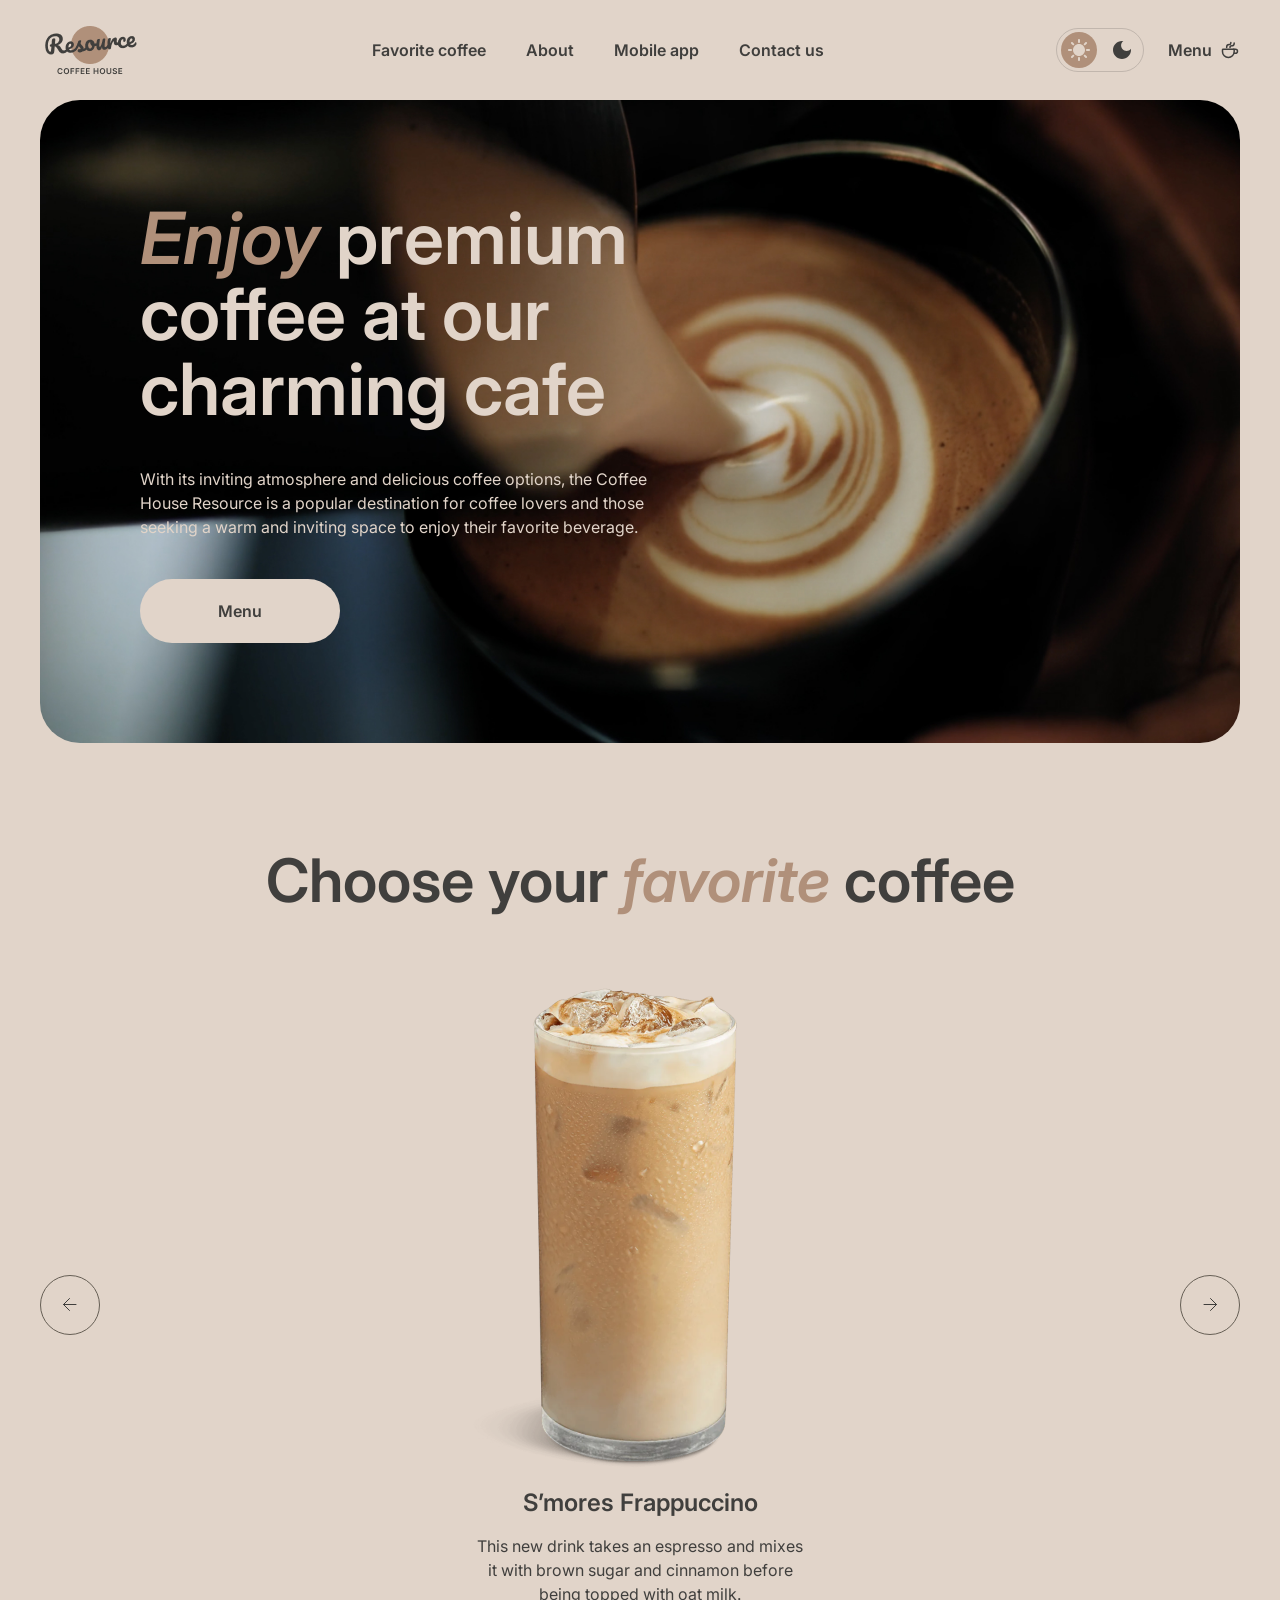
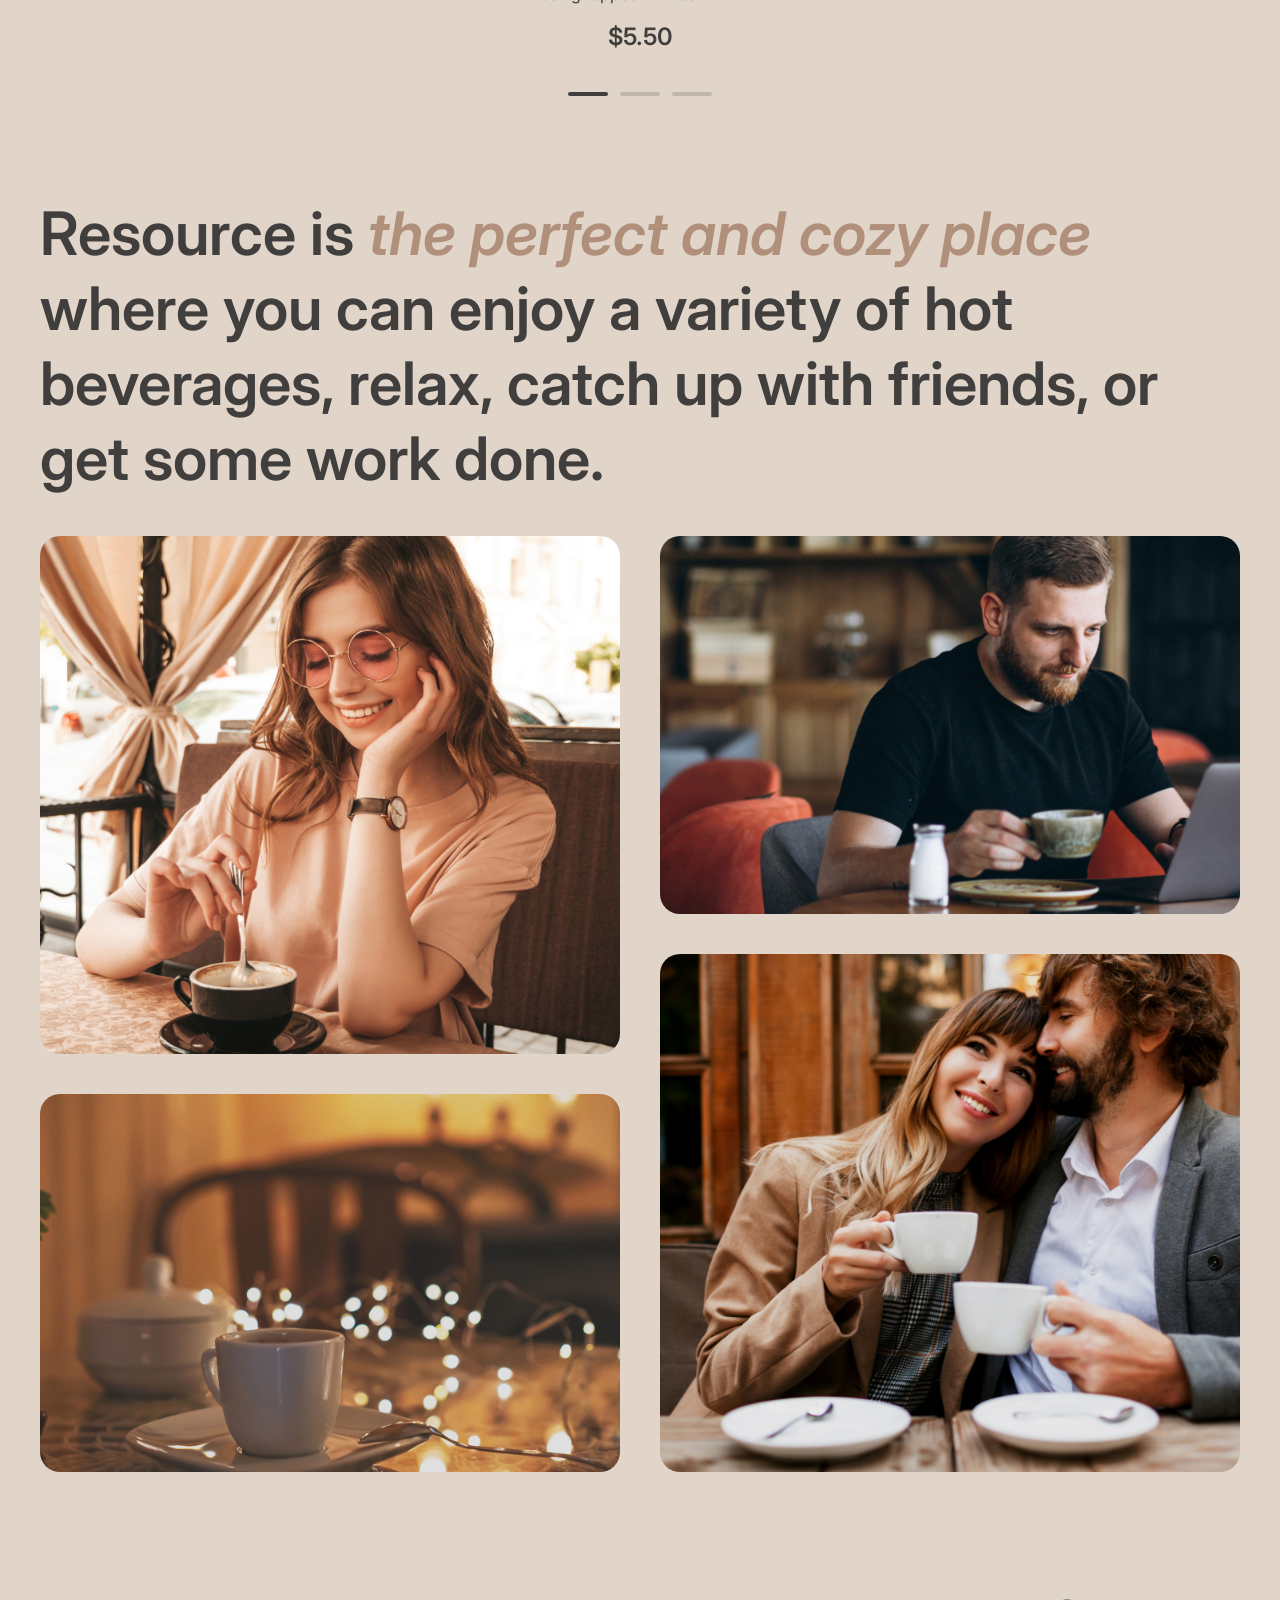
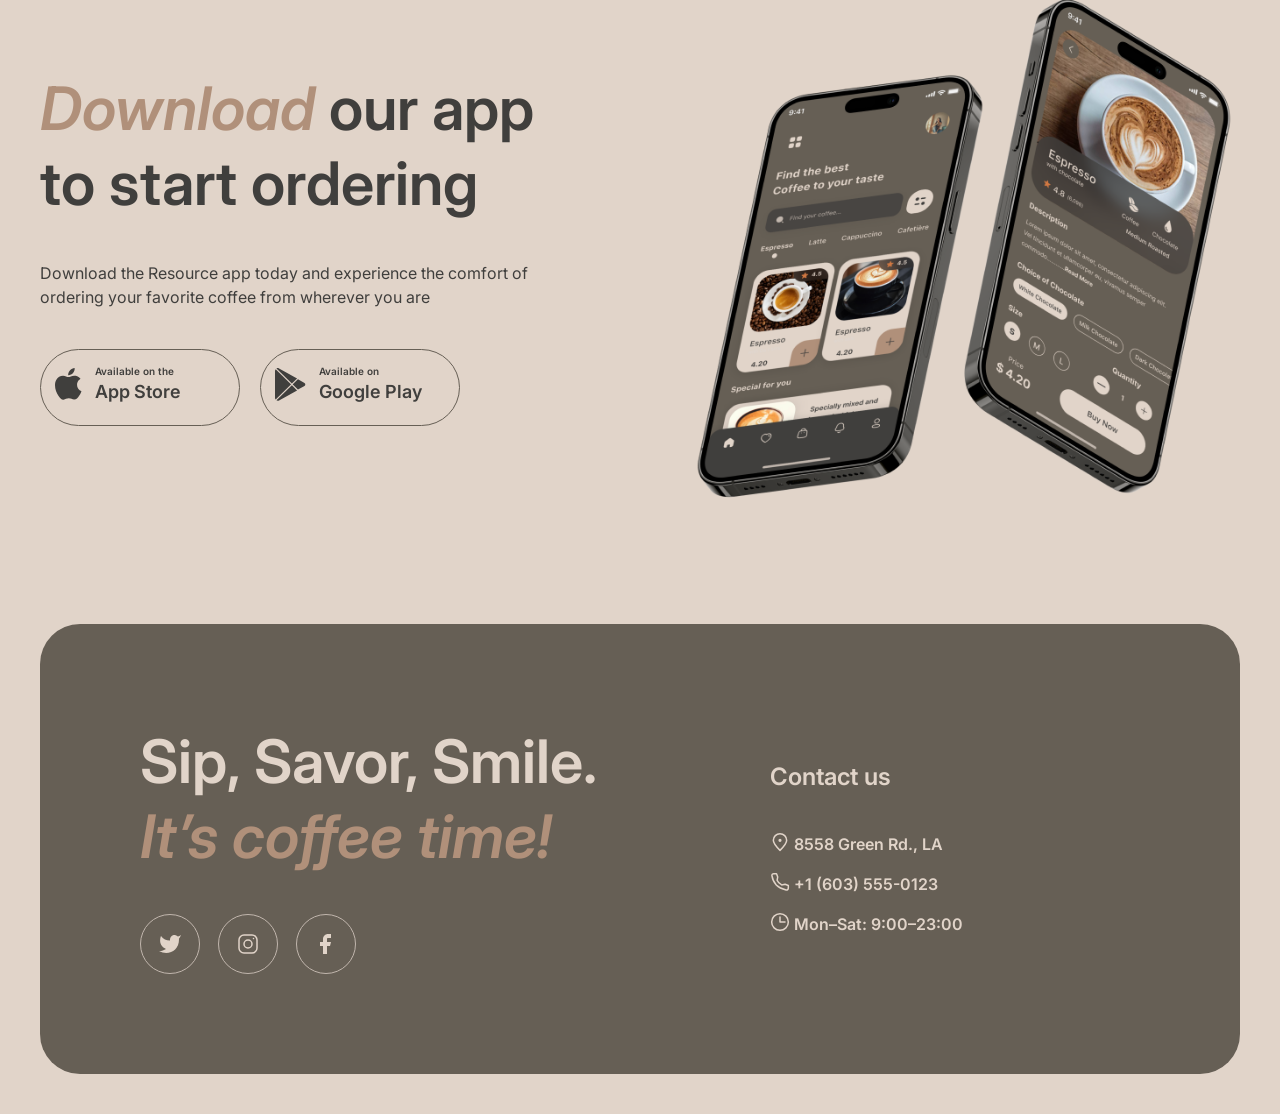
==== index.html @ 173d018f "feat: add burger menu" ====
<!doctype html>
<html lang="en">
  <head>
    <meta charset="UTF-8" />
    <meta name="viewport" content="width=device-width, initial-scale=1.0" />
    <title>Coffee House</title>
    <link rel="stylesheet" href="css/reset.css" />
    <link rel="stylesheet" href="css/style.css" />
  </head>
  <body>
    <div class="wrapper">
      <header class="header">
        <div class="header__container">
          <a href="#" class="header__logo">
            <img src="./img/logo.png" alt="logo" class="header__logo-img" />
          </a>
          <nav class="header__menu menu-header">
            <ul class="menu-header__list">
              <li class="menu-header__item">
                <a href="#" class="menu-header__link">Favorite coffee</a>
              </li>
              <li class="menu-header__item">
                <a href="#" class="menu-header__link">About</a>
              </li>
              <li class="menu-header__item">
                <a href="#" class="menu-header__link">Mobile app</a>
              </li>
              <li class="menu-header__item">
                <a href="#" class="menu-header__link">Contact us</a>
              </li>
            </ul>
          </nav>
          <div class="header__actions actions-header">
            <button class="actions-header__theme">
              <span class="actions-header__icon">
                <svg width="22" height="22" viewBox="0 0 22 22" fill="none" xmlns="http://www.w3.org/2000/svg">
                  <path
                    d="M10 3V1C10 0.45 10.45 0 11 0C11.55 0 12 0.45 12 1V3C12 3.55 11.55 4 11 4C10.45 4 10 3.55 10 3ZM17.36 6.05L18.77 4.63C19.16 4.24 19.16 3.61 18.77 3.22C18.38 2.83 17.75 2.83 17.36 3.22L15.95 4.64C15.56 5.03 15.56 5.66 15.95 6.05C16.34 6.44 16.97 6.44 17.36 6.05ZM21 10H19C18.45 10 18 10.45 18 11C18 11.55 18.45 12 19 12H21C21.55 12 22 11.55 22 11C22 10.45 21.55 10 21 10ZM11 18C10.45 18 10 18.45 10 19V21C10 21.55 10.45 22 11 22C11.55 22 12 21.55 12 21V19C12 18.45 11.55 18 11 18ZM4.64 6.05L3.22 4.64C2.83 4.25 2.83 3.61 3.22 3.23C3.61 2.85 4.25 2.84 4.63 3.23L6.04 4.64C6.43 5.03 6.43 5.67 6.04 6.05C5.65 6.43 5.02 6.44 4.64 6.05ZM15.95 15.95C15.56 16.34 15.56 16.98 15.95 17.36L17.36 18.77C17.75 19.16 18.39 19.16 18.77 18.77C19.16 18.38 19.16 17.74 18.77 17.36L17.36 15.95C16.98 15.56 16.34 15.56 15.95 15.95ZM1 12H3C3.55 12 4 11.55 4 11C4 10.45 3.55 10 3 10H1C0.45 10 0 10.45 0 11C0 11.55 0.45 12 1 12ZM4.64 18.78L6.05 17.37C6.44 16.98 6.44 16.34 6.05 15.96C5.66 15.58 5.02 15.57 4.64 15.96L3.23 17.37C2.84 17.76 2.84 18.4 3.23 18.78C3.61 19.17 4.25 19.17 4.64 18.78ZM11 5C7.69 5 5 7.69 5 11C5 14.31 7.69 17 11 17C14.31 17 17 14.31 17 11C17 7.69 14.31 5 11 5Z"
                    fill="currentColor"
                  />
                </svg>
              </span>
              <span class="actions-header__icon">
                <svg width="18" height="18" viewBox="0 0 18 18" fill="none" xmlns="http://www.w3.org/2000/svg">
                  <path
                    d="M9 0C4.03 0 0 4.03 0 9C0 13.97 4.03 18 9 18C13.97 18 18 13.97 18 9C18 8.54 17.96 8.08 17.9 7.64C16.92 9.01 15.32 9.9 13.5 9.9C10.52 9.9 8.1 7.48 8.1 4.5C8.1 2.69 8.99 1.08 10.36 0.0999999C9.92 0.0399999 9.46 0 9 0Z"
                    fill="currentColor"
                  />
                </svg>
              </span>
            </button>
            <a href="#" class="actions-header__menu"
              >Menu
              <svg width="20" height="20" viewBox="0 0 20 20" fill="none" xmlns="http://www.w3.org/2000/svg">
                <path
                  d="M14.167 9.76667V11.6667C14.167 14.8883 11.5553 17.5 8.33366 17.5C5.112 17.5 2.50033 14.8883 2.50033 11.6667V9.76667C2.50033 9.4353 2.76896 9.16667 3.10033 9.16667H13.567C13.8984 9.16667 14.167 9.4353 14.167 9.76667Z"
                  stroke="#403F3D"
                  stroke-width="1.5"
                  stroke-linecap="round"
                  stroke-linejoin="round"
                />
                <path
                  d="M10.0003 7.50008C10.0003 6.66675 10.5956 5.83341 11.786 5.83341C13.101 5.83341 14.167 4.76743 14.167 3.45246V2.91675"
                  stroke="#403F3D"
                  stroke-width="1.5"
                  stroke-linecap="round"
                  stroke-linejoin="round"
                />
                <path
                  d="M6.66634 7.5V7.08333C6.66634 5.70262 7.78563 4.58333 9.16634 4.58333C10.0868 4.58333 10.833 3.83714 10.833 2.91667V2.5"
                  stroke="#403F3D"
                  stroke-width="1.5"
                  stroke-linecap="round"
                  stroke-linejoin="round"
                />
                <path
                  d="M13.333 9.16675H15.4163C16.5669 9.16675 17.4997 10.0995 17.4997 11.2501C17.4997 12.4007 16.5669 13.3334 15.4163 13.3334H14.1663"
                  stroke="#403F3D"
                  stroke-width="1.5"
                  stroke-linecap="round"
                  stroke-linejoin="round"
                />
              </svg>
            </a>
            <button type="button" class="icon-menu"></button>
          </div>
        </div>
      </header>
      <main class="main">
        <section class="hero">
          <div class="hero__container">
            <div class="hero__body">
              <div class="hero__content">
                <h1 class="hero__title heading-1"><span class="accent">Enjoy</span> premium coffee at our charming cafe</h1>
                <p class="hero__text">
                  With its inviting atmosphere and delicious coffee options, the Coffee House Resource is a popular destination for coffee
                  lovers and those seeking a warm and inviting space to enjoy their favorite beverage.
                </p>
                <a href="#" class="hero__link"
                  >Menu
                  <span class="hero__link-icon">
                    <svg width="20" height="20" viewBox="0 0 20 20" fill="none" xmlns="http://www.w3.org/2000/svg">
                      <path
                        d="M14.167 9.76667V11.6667C14.167 14.8883 11.5553 17.5 8.33366 17.5C5.112 17.5 2.50033 14.8883 2.50033 11.6667V9.76667C2.50033 9.4353 2.76896 9.16667 3.10033 9.16667H13.567C13.8984 9.16667 14.167 9.4353 14.167 9.76667Z"
                        stroke="#403F3D"
                        stroke-width="1.5"
                        stroke-linecap="round"
                        stroke-linejoin="round"
                      />
                      <path
                        d="M10.0003 7.50008C10.0003 6.66675 10.5956 5.83341 11.786 5.83341C13.101 5.83341 14.167 4.76743 14.167 3.45246V2.91675"
                        stroke="#403F3D"
                        stroke-width="1.5"
                        stroke-linecap="round"
                        stroke-linejoin="round"
                      />
                      <path
                        d="M6.66634 7.5V7.08333C6.66634 5.70262 7.78563 4.58333 9.16634 4.58333C10.0868 4.58333 10.833 3.83714 10.833 2.91667V2.5"
                        stroke="#403F3D"
                        stroke-width="1.5"
                        stroke-linecap="round"
                        stroke-linejoin="round"
                      />
                      <path
                        d="M13.333 9.16675H15.4163C16.5669 9.16675 17.4997 10.0995 17.4997 11.2501C17.4997 12.4007 16.5669 13.3334 15.4163 13.3334H14.1663"
                        stroke="#403F3D"
                        stroke-width="1.5"
                        stroke-linecap="round"
                        stroke-linejoin="round"
                      /></svg></span
                ></a>
              </div>
            </div>
          </div>
        </section>
        <section class="favorite">
          <div class="favorite__container">
            <h2 class="favorite__title heading-2">Choose your <span class="accent">favorite</span> coffee</h2>
            <div class="favorite__slider slider">
              <button type="button" class="slider__btn slider__btn-prev" aria-label="Previous slide">
                <svg width="14" height="13" viewBox="0 0 14 13" fill="none" xmlns="http://www.w3.org/2000/svg">
                  <path d="M13 6.5H0.5M6.5 12.5L0.5 6.5L6.5 0.5" stroke="currentColor" stroke-linecap="round" stroke-linejoin="round" />
                </svg>
              </button>
              <div class="slider__window">
                <div class="slider__track">
                  <article class="slider__item">
                    <div class="slider__image">
                      <img src="img/coffee-slider-1.png" alt="coffee-1" />
                    </div>
                    <div class="slider__content">
                      <h3 class="slider__title heading-3">S’mores Frappuccino</h3>
                      <div class="slider__text">
                        This new drink takes an espresso and mixes it with brown sugar and cinnamon before being topped with oat milk.
                      </div>
                      <div class="slider__price">$5.50</div>
                    </div>
                  </article>
                  <article class="slider__item">
                    <div class="slider__image">
                      <img src="img/coffee-slider-2.png" alt="coffee-2" />
                    </div>
                    <div class="slider__content">
                      <h3 class="slider__title heading-3">Caramel Macchiato</h3>
                      <div class="slider__text">
                        Fragrant and unique classic espresso with rich caramel-peanut syrup, with cream under whipped thick foam.
                      </div>
                      <div class="slider__price">$5.00</div>
                    </div>
                  </article>
                  <article class="slider__item">
                    <div class="slider__image">
                      <img src="img/coffee-slider-3.png" alt="coffee-3" />
                    </div>
                    <div class="slider__content">
                      <h3 class="slider__title heading-3">Ice coffee</h3>
                      <div class="slider__text">A popular summer drink that tones and invigorates. Prepared from coffee, milk and ice.</div>
                      <div class="slider__price">$4.50</div>
                    </div>
                  </article>
                </div>
              </div>
              <button type="button" class="slider__btn slider__btn-next" aria-label="Next slide">
                <svg width="14" height="13" viewBox="0 0 14 13" fill="none" xmlns="http://www.w3.org/2000/svg">
                  <path d="M13 6.5H0.5M6.5 12.5L0.5 6.5L6.5 0.5" stroke="currentColor" stroke-linecap="round" stroke-linejoin="round" />
                </svg>
              </button>
            </div>
            <div class="slider__pagination">
              <button type="button" class="slider__dot slider__dot-active" aria-label="Slide 1"></button>
              <button type="button" class="slider__dot" aria-label="Slide 2"></button>
              <button type="button" class="slider__dot" aria-label="Slide 3"></button>
            </div>
          </div>
        </section>
        <section class="about">
          <div class="about__container">
            <h2 class="about__title heading-2">
              Resource is <span class="accent">the perfect and cozy place</span> where you can enjoy a variety of hot beverages, relax,
              catch up with friends, or get some work done.
            </h2>
            <div class="about__images">
              <div class="about__images-left">
                <img class="about__image" src="./img/about-1.jpg" alt="about image" />
                <img class="about__image" src="./img/about-2.jpg" alt="about image" />
              </div>
              <div class="about__images-right">
                <img class="about__image" src="./img/about-3.jpg" alt="about image" />
                <img class="about__image" src="./img/about-4.jpg" alt="about image" />
              </div>
            </div>
          </div>
        </section>
        <section class="download">
          <div class="download__container">
            <div class="download__content">
              <h2 class="download__title heading-2"><span class="accent">Download</span> our app to start ordering</h2>
              <div class="download__text">
                <p>Download the Resource app today and experience the comfort of ordering your favorite coffee from wherever you are</p>
              </div>
              <div class="download__actions actions-download">
                <a href="#" class="actions-download__app-store">
                  <svg width="27" height="32" viewBox="0 0 27 32" fill="currentColor" xmlns="http://www.w3.org/2000/svg">
                    <path
                      d="M22.0578 16.8306C22.021 12.8323 25.4156 10.8871 25.5708 10.7966C23.6483 8.06361 20.6684 7.69021 19.6213 7.66043C17.1185 7.40364 14.6909 9.12057 13.4159 9.12057C12.1156 9.12057 10.1523 7.68524 8.03638 7.72742C5.31352 7.76836 2.76624 9.30541 1.36919 11.6922C-1.51399 16.5589 0.636305 23.7107 3.39861 27.6446C4.7804 29.5711 6.39503 31.7223 8.50843 31.6466C10.576 31.5635 11.3483 30.3614 13.8435 30.3614C16.3157 30.3614 17.0409 31.6466 19.1963 31.5982C21.4153 31.5635 22.8124 29.6629 24.1458 27.719C25.7426 25.5108 26.3839 23.3361 26.4093 23.2245C26.3572 23.2071 22.0998 21.6229 22.0578 16.8306Z"
                    />
                    <path
                      d="M17.9863 5.07263C19.0983 3.71671 19.8592 1.872 19.648 0C18.0384 0.0694711 16.0256 1.08549 14.8664 2.41164C13.8409 3.58025 12.9248 5.49566 13.1615 7.29695C14.9695 7.42845 16.8259 6.40747 17.9863 5.07263Z"
                    />
                  </svg>
                  <div class="actions-download__app-content">
                    <div class="actions-download__subtitle">Available on the</div>
                    <div class="actions-download__title">App Store</div>
                  </div>
                </a>
                <a href="#" class="actions-download__google-play">
                  <svg width="31" height="33" viewBox="0 0 31 33" fill="currentColor" xmlns="http://www.w3.org/2000/svg">
                    <path
                      d="M0.572202 1.40292C0.209755 1.77285 0 2.34879 0 3.09466V29.6994C0 30.4452 0.209755 31.0212 0.572202 31.3911L0.661658 31.4723L15.9523 16.5699V16.2181L0.661658 1.31571L0.572202 1.40292Z"
                    />
                    <path
                      d="M22.894 21.5399L17.8027 16.57V16.2181L22.9001 11.2481L23.0143 11.3128L29.0509 14.6617C30.7737 15.6121 30.7737 17.176 29.0509 18.1324L23.0143 21.4753L22.894 21.5399V21.5399Z"
                    />
                    <path
                      d="M22.0897 22.4007L16.8781 17.3195L1.49805 32.3166C2.07025 32.903 3.00336 32.9737 4.06448 32.3872L22.0897 22.4007"
                    />
                    <path
                      d="M22.0897 10.3875L4.06448 0.400992C3.00336 -0.179462 2.07025 -0.108787 1.49805 0.477683L16.8781 15.4688L22.0897 10.3875Z"
                    />
                  </svg>
                  <div class="actions-download__app-content">
                    <div class="actions-download__subtitle">Available on</div>
                    <div class="actions-download__title">Google Play</div>
                  </div>
                </a>
              </div>
            </div>
            <div class="download__image">
              <img src="./img/mobile-screens.png" alt="mobile screen" />
            </div>
          </div>
        </section>
      </main>
      <footer class="footer">
        <div class="footer__container">
          <div class="footer__content">
            <h2 class="footer__title heading-2">Sip, Savor, Smile. <span class="accent">It’s coffee time!</span></h2>
            <div class="footer__social social-footer">
              <a href="#" class="social-footer__link"
                ><svg width="24" height="24" viewBox="0 0 24 24" fill="currentColor" xmlns="http://www.w3.org/2000/svg">
                  <path
                    d="M23 3.01006C23 3.01006 20.9821 4.20217 19.86 4.54006C19.2577 3.84757 18.4573 3.35675 17.567 3.13398C16.6767 2.91122 15.7395 2.96725 14.8821 3.29451C14.0247 3.62177 13.2884 4.20446 12.773 4.96377C12.2575 5.72309 11.9877 6.62239 12 7.54006V8.54006C10.2426 8.58562 8.50127 8.19587 6.93101 7.4055C5.36074 6.61513 4.01032 5.44869 3 4.01006C3 4.01006 -1 13.0101 8 17.0101C5.94053 18.408 3.48716 19.109 1 19.0101C10 24.0101 21 19.0101 21 7.51006C20.9991 7.23151 20.9723 6.95365 20.92 6.68006C21.9406 5.67355 23 3.01006 23 3.01006Z"
                    stroke-linecap="round"
                    stroke-linejoin="round"
                  />
                </svg>
              </a>
              <a href="#" class="social-footer__link"
                ><svg
                  width="24"
                  height="24"
                  viewBox="0 0 24 24"
                  fill="none"
                  stroke="currentColor"
                  stroke-width="1.5"
                  xmlns="http://www.w3.org/2000/svg"
                >
                  <path
                    d="M12 16C14.2091 16 16 14.2091 16 12C16 9.79086 14.2091 8 12 8C9.79086 8 8 9.79086 8 12C8 14.2091 9.79086 16 12 16Z"
                    stroke-linecap="round"
                    stroke-linejoin="round"
                  />
                  <path
                    d="M3 16V8C3 5.23858 5.23858 3 8 3H16C18.7614 3 21 5.23858 21 8V16C21 18.7614 18.7614 21 16 21H8C5.23858 21 3 18.7614 3 16Z"
                  />
                  <path d="M17.5 6.51L17.51 6.49889" stroke-linecap="round" stroke-linejoin="round" /></svg
              ></a>
              <a href="#" class="social-footer__link"
                ><svg width="24" height="24" viewBox="0 0 24 24" fill="currentColor" xmlns="http://www.w3.org/2000/svg">
                  <path
                    d="M17 2H14C12.6739 2 11.4021 2.52678 10.4645 3.46447C9.52678 4.40215 9 5.67392 9 7V10H6V14H9V22H13V14H16L17 10H13V7C13 6.73478 13.1054 6.48043 13.2929 6.29289C13.4804 6.10536 13.7348 6 14 6H17V2Z"
                    stroke-linecap="round"
                    stroke-linejoin="round"
                  />
                </svg>
              </a>
            </div>
          </div>
          <div class="footer__contacts contacts-footer">
            <h3 class="contacts-footer__title">Contact us</h3>
            <a href="#" class="contacts-footer__link contacts-footer__address">8558 Green Rd., LA</a>
            <a href="tel:16035550123" class="contacts-footer__link contacts-footer__phone">+1 (603) 555-0123</a>
            <a href="#" class="contacts-footer__link contacts-footer__worktime">Mon–Sat: 9:00–23:00</a>
          </div>
        </div>
      </footer>
    </div>
  </body>
</html>
---- css/style.css ----
@font-face {
  font-family: "Inter";
  src: url("../fonts/Inter-VariableFont_opsz,wght.ttf") format("truetype");
  font-weight: 100 900;
  font-style: normal;
  font-display: swap;
}
@font-face {
  font-family: "Inter";
  src: url("../fonts/Inter-Italic-VariableFont_opsz,wght.ttf") format("truetype");
  font-weight: 100 900;
  font-style: italic;
  font-display: swap;
}
@font-face {
  font-family: "Manrope";
  src: url("../fonts/Manrope-VariableFont_wght.ttf") format("truetype");
  font-weight: 100 900;
  font-style: normal;
  font-display: swap;
}
:root {
  --text-primary: #403f3d;
  --text-inverse: #e1d4c9;
  --text-accent: #b0907a;
  --background-page: #e1d4c9;
  --background-container: #665f55;
  --background-overlay: rgba(#403f3d, 0.8);
  --border-primary: #c1b6ad;
  --border-inverse: #665f55;
}
:root .dark-theme {
  --text-primary: #e1d4c9;
  --text-inverse: #e1d4c9;
  --text-accent: #b0907a;
  --background-page: #292826;
  --background-container: #403f3d;
  --background-overlay: rgba(#292826, 0.8);
  --border-primary: #665f55;
  --border-inverse: #c1b6ad;
}

.heading-1 {
  font-size: 4.5rem;
  font-weight: 600;
  line-height: 1.05;
  color: var(--text-inverse);
}
.heading-1 .accent {
  font-style: italic;
  color: var(--text-accent);
}
@media (width <= 992px) {
  .heading-1 {
    font-size: 3.25rem;
  }
}
@media (width <= 670px) {
  .heading-1 {
    font-size: 2.625rem;
    line-height: 1.15;
  }
}

.heading-2 {
  font-size: 3.75rem;
  font-weight: 600;
  line-height: 1.25;
}
.heading-2 .accent {
  font-style: italic;
  color: var(--text-accent);
}
@media (width <= 992px) {
  .heading-2 {
    font-size: 2.75rem;
  }
}
@media (width <= 670px) {
  .heading-2 {
    font-size: 2rem;
  }
}

.heading-3 {
  font-size: 1.5rem;
  font-weight: 600;
  line-height: 1.25;
}

.caption {
  font-size: 0.625rem;
  font-weight: 600;
  line-height: 1.4;
}

.text-action {
  font-weight: 600;
}

body {
  font-family: "Inter", sans-serif;
  line-height: 1.5;
  background-color: var(--background-page);
  color: var(--text-primary);
}

.wrapper {
  min-height: 100%;
  display: flex;
  flex-direction: column;
  overflow: hidden;
}

.main {
  flex: 1 1 auto;
}

[class*=__container] {
  max-width: 90rem;
  margin: 0 auto;
  padding: 0 2.5rem;
}
@media (width <= 670px) {
  [class*=__container] {
    padding: 0 1rem;
  }
}

.header__container {
  display: flex;
  align-items: center;
  justify-content: space-between;
  gap: 1.5rem;
  padding-top: 1.25rem;
  padding-bottom: 1.25rem;
}
.header__logo {
  flex: 0 0 100px;
  position: relative;
  z-index: 101;
}
.header__logo-img {
  max-width: 100%;
}
.header__menu {
  flex: 1 1 auto;
}
@media (width <= 768px) {
  .menu-header {
    padding: 100px 15px 25px 15px;
    position: fixed;
    z-index: 4;
    width: 100%;
    height: 100%;
    top: 0;
    left: 0;
    overflow: auto;
    display: flex;
    flex-direction: column;
    row-gap: 2.5rem;
    background-color: var(--background-page);
    transition: left 0.5s ease;
  }
}
.menu-header .menu-open {
  left: 0;
}
.menu-header__list {
  display: flex;
  flex-wrap: wrap;
  justify-content: center;
  align-items: center;
  column-gap: 2.5rem;
  row-gap: 0.3125rem;
  z-index: 101;
}
@media (width <= 768px) {
  .menu-header__list {
    flex: 1 1 auto;
    align-items: flex-end;
    flex-direction: column;
    row-gap: 0.125rem;
    row-gap: 1.25rem;
    font-size: 1.75rem;
  }
}
@media (width < 866px) {
  .menu-header__list {
    column-gap: 1.75rem;
  }
}
.menu-header__link {
  font-weight: 600;
  position: relative;
}
.menu-header__link::before {
  content: "";
  position: absolute;
  width: 0;
  height: 0.125rem;
  bottom: -4px;
  left: 0;
  background-color: var(--text-primary);
  transition: width 0.3s ease 0s;
}
@media (any-hover: hover) {
  .menu-header__link:hover::before {
    width: 100%;
  }
}

.actions-header {
  display: flex;
  align-items: center;
  gap: 1.5rem;
  position: relative;
  z-index: 101;
}
.actions-header__theme {
  border: 0.0625rem solid var(--border-primary);
  border-radius: 6.25rem;
  padding: 0.25rem;
  position: relative;
  display: flex;
  gap: 0.5rem;
  width: 5.5rem;
  height: 2.75rem;
  align-items: center;
  color: var(--text-primary);
  cursor: pointer;
  background-color: transparent;
}
.actions-header__theme::before {
  content: "";
  position: absolute;
  width: 2.25rem;
  height: 2.25rem;
  border-radius: 50%;
  background-color: var(--text-accent);
  top: 50%;
  left: 0.25rem;
  transform: translateY(-50%);
  transition: transform 0.3s ease;
}
.actions-header__icon {
  display: flex;
  align-items: center;
  justify-content: center;
  width: 2.25rem;
  height: 2.25rem;
  position: relative;
  z-index: 1;
}
.actions-header__icon:first-child {
  color: var(--text-inverse);
}
.actions-header__menu {
  display: flex;
  align-items: center;
  column-gap: 0.5rem;
  font-weight: 600;
  position: relative;
  color: var(--text-primary);
}
.actions-header__menu::before {
  content: "";
  position: absolute;
  width: 0;
  height: 0.125rem;
  bottom: -0.25rem;
  left: 0;
  background-color: var(--text-primary);
  transition: width 0.3s ease 0s;
}
@media (any-hover: hover) {
  .actions-header__menu:hover::before {
    width: 100%;
  }
}

.icon-menu {
  display: none;
}
@media (width <= 768px) {
  .icon-menu {
    display: block;
    position: relative;
    z-index: 101;
    width: 2.75rem;
    height: 2.75rem;
    border: 0.0625rem solid var(--border-inverse);
    border-radius: 50%;
    background-color: transparent;
    cursor: pointer;
  }
}
@media (width <= 768px) and (any-hover: none) {
  .icon-menu {
    cursor: default;
  }
}
.icon-menu::before, .icon-menu::after {
  content: "";
  transition: all 0.3s ease 0s;
  right: 0;
  position: absolute;
  width: 1rem;
  height: 0.125rem;
  background-color: var(--text-primary);
  left: 50%;
}
.icon-menu::before {
  top: calc(50% - 4px);
  transform: translateX(-50%);
}
.icon-menu::after {
  top: calc(50% + 4px);
  transform: translateX(-50%);
}
.menu-open .icon-menu::before {
  top: 50%;
  transform: translate(-50%, -50%) rotate(-45deg);
}
.menu-open .icon-menu::after {
  top: 50%;
  transform: translate(-50%, -50%) rotate(45deg);
}

.body-lock {
  overflow: hidden;
}

.hero:not(:last-child) {
  margin-bottom: 6.25rem;
}
.hero__body {
  background: url("../img/main-img.jpg") center/cover no-repeat;
  padding: 6.25rem;
  border-radius: 2.5rem;
}
@media (width <= 768px) {
  .hero__body {
    padding-left: 3.75rem;
  }
}
@media (width <= 670px) {
  .hero__body {
    padding: 60px 16px;
  }
}
.hero__content {
  max-width: 33.125rem;
  display: flex;
  flex-direction: column;
  row-gap: 2.5rem;
}
.hero__text {
  color: var(--text-inverse);
}
.hero__link {
  align-self: flex-start;
  padding: 1.25rem 4.875rem;
  display: flex;
  font-weight: 600;
  background-color: var(--background-page);
  border-radius: 6.25rem;
  position: relative;
}
@media (any-hover: hover) {
  .hero__link:hover .hero__link-icon {
    opacity: 1;
    visibility: visible;
  }
}
.hero__link-icon {
  transition: opacity 0.3s ease;
  position: absolute;
  top: 52%;
  transform: translateY(-50%);
  right: 3.25rem;
  opacity: 0;
  visibility: hidden;
}
@media (width <= 768px) {
  .hero__link-icon {
    opacity: 1;
    visibility: visible;
  }
}

.favorite {
  margin-bottom: 6.25rem;
}
.favorite__title {
  text-align: center;
  margin-bottom: 2.5rem;
}
.slider {
  margin-bottom: 2.5rem;
  display: flex;
  align-items: center;
  column-gap: 2.5rem;
  justify-content: space-between;
}
.slider__btn {
  color: var(--text-primary);
  flex-shrink: 0;
  width: 3.75rem;
  height: 3.75rem;
  display: flex;
  align-items: center;
  justify-content: center;
  border: 0.0625rem solid var(--border-inverse);
  border-radius: 50%;
  transition: background-color 0.3s ease, border-color 0.3s ease;
}
@media (width <= 550px) {
  .slider__btn {
    display: none;
  }
}
@media (any-hover: hover) {
  .slider__btn:hover {
    background-color: var(--background-container);
    color: var(--text-inverse);
  }
}
.slider__window {
  overflow: hidden;
  flex: 1 1 auto;
  min-width: 0;
}
.slider__track {
  display: flex;
  transition: transform 0.3s ease;
}
.slider__item {
  flex: 0 0 100%;
  max-width: 100%;
  margin: 0 auto;
  text-align: center;
  flex-shrink: 0;
  width: 100%;
}
.slider__image img {
  max-width: 100%;
}
.slider__content {
  max-width: 21rem;
  margin: 0 auto;
  display: flex;
  flex-direction: column;
  row-gap: 1rem;
}
.slider__price {
  font-weight: 600;
  font-size: 1.5rem;
  line-height: 1.25;
}
.slider__btn-next {
  transform: rotate(180deg);
}
.slider__pagination {
  display: flex;
  justify-content: center;
  align-items: center;
  column-gap: 0.75rem;
}
.slider__dot {
  width: 2.5rem;
  height: 0.25rem;
  background-color: var(--border-primary);
  border-radius: 6.25rem;
}
.slider__dot-active {
  background-color: var(--text-primary);
}

.about {
  margin-bottom: 6.25rem;
}
.about__title {
  margin-bottom: 2.5rem;
}
.about__images {
  display: flex;
  gap: 2.5rem;
}
@media (width <= 768px) {
  .about__images {
    flex-direction: column;
  }
}
.about__images-left, .about__images-right {
  display: flex;
  gap: 2.5rem;
  flex-direction: column;
  flex: 1;
}
.about__images-left .about__image:first-child {
  aspect-ratio: 660/590;
}
@media (width <= 380px) {
  .about__images-left .about__image:first-child {
    aspect-ratio: 348/590;
  }
}
.about__images-left .about__image:last-child {
  aspect-ratio: 660/430;
}
@media (width <= 768px) {
  .about__images-left .about__image:last-child {
    display: none;
  }
}
.about__images-right .about__image:first-child {
  aspect-ratio: 660/430;
}
@media (width <= 768px) {
  .about__images-right .about__image:first-child {
    display: none;
  }
}
.about__images-right .about__image:last-child {
  aspect-ratio: 660/590;
}
@media (width <= 380px) {
  .about__images-right .about__image:last-child {
    aspect-ratio: 348/590;
  }
}
.about__image {
  width: 100%;
  border-radius: 1.25rem;
  object-fit: cover;
}
.download__container {
  display: flex;
  align-items: center;
  column-gap: 6.25rem;
  margin-bottom: 6.25rem;
}
@media (width <= 768px) {
  .download__container {
    flex-direction: column;
    row-gap: 6.25rem;
  }
}
@media (width <= 670px) {
  .download__container {
    row-gap: 2.5rem;
  }
}
.download__content {
  display: flex;
  flex-direction: column;
  row-gap: 2.5rem;
  flex: 1;
}
.download__actions {
  display: flex;
  align-items: center;
  column-gap: 1.25rem;
  flex-wrap: wrap;
  row-gap: 1.25rem;
}
.download__image {
  flex: 0 0 46%;
}
@media (width <= 768px) {
  .download__image {
    flex: 1 1 auto;
    width: 100%;
    text-align: center;
  }
}
.download__image img {
  max-width: 100%;
  height: auto;
  object-fit: contain;
}

.actions-download__app-store, .actions-download__google-play {
  width: 12.5rem;
  display: flex;
  align-items: center;
  column-gap: 0.8125rem;
  padding: 0.875rem 0.875rem 1.25rem;
  border: 1px solid var(--border-inverse);
  border-radius: 6.25rem;
  transition: background-color 0.3s ease 0s, color 0.3s ease 0s;
}
@media (any-hover: hover) {
  .actions-download__app-store:hover, .actions-download__google-play:hover {
    background-color: var(--background-container);
    color: var(--text-inverse);
  }
}
.actions-download__subtitle {
  font-weight: 600;
  font-size: 0.625rem;
  line-height: 1.4;
}
.actions-download__title {
  font-size: 1.125rem;
  font-weight: 600;
}
.footer {
  padding: 0 2.5rem;
  margin-bottom: 2.5rem;
}
@media (width <= 670px) {
  .footer {
    padding: 0 1rem;
  }
}
.footer__container {
  border-radius: 2.5rem;
  background-color: var(--background-container);
  display: flex;
  align-items: center;
  column-gap: 6.25rem;
  padding: 6.25rem;
}
@media (width <= 992px) {
  .footer__container {
    column-gap: 3.75rem;
  }
}
@media (width <= 768px) {
  .footer__container {
    flex-direction: column;
    align-items: start;
    row-gap: 6.25rem;
    padding: 6.25rem 3.75rem;
  }
}
@media (width <= 670px) {
  .footer__container {
    padding: 3.75rem 1rem;
    row-gap: 2.5rem;
  }
}
.footer__content {
  flex: 0 1 33.125rem;
}
@media (width <= 768px) {
  .footer__content {
    flex: 1 1 auto;
  }
}
.footer__title {
  color: var(--text-inverse);
  margin-bottom: 2.5rem;
}
.social-footer {
  display: flex;
  align-items: center;
  column-gap: 18px;
}
.social-footer__link {
  color: var(--text-inverse);
  border: 0.0625rem solid var(--border-primary);
  border-radius: 50%;
  flex-grow: 0;
  display: flex;
  align-items: center;
  justify-content: center;
  height: 3.75rem;
  width: 3.75rem;
  transition: all 0.3s ease 0s;
}
@media (any-hover: hover) {
  .social-footer__link:hover {
    background-color: var(--background-page);
    color: var(--text-primary);
  }
}

.contacts-footer {
  flex-shrink: 0;
}
.contacts-footer__title {
  color: var(--text-inverse);
  margin-bottom: 2.5rem;
  line-height: 1.25;
  font-weight: 600;
  font-size: 1.5rem;
}
.contacts-footer__link {
  display: block;
  font-weight: 600;
  color: var(--text-inverse);
  position: relative;
  padding-left: 1.5rem;
}
.contacts-footer__link:not(:last-child) {
  margin-bottom: 1rem;
}
.contacts-footer__link::before {
  content: "";
  width: 20px;
  height: 20px;
  position: absolute;
  left: 0;
  top: 0;
}
.contacts-footer__link::after {
  content: "";
  position: absolute;
  bottom: -0.25rem;
  left: 0;
  width: 0;
  height: 0.125rem;
  background-color: var(--text-inverse);
  transition: width 0.3s ease 0s;
}
.contacts-footer__link:hover::after {
  width: 100%;
}
.contacts-footer__address::before {
  background: url("../img/pin-alt.svg") top left/cover no-repeat;
}
.contacts-footer__phone::before {
  background: url("../img/phone.svg") top left/cover no-repeat;
}
.contacts-footer__worktime::before {
  background: url("../img/clock.svg") top left/cover no-repeat;
}/*# sourceMappingURL=style.css.map */
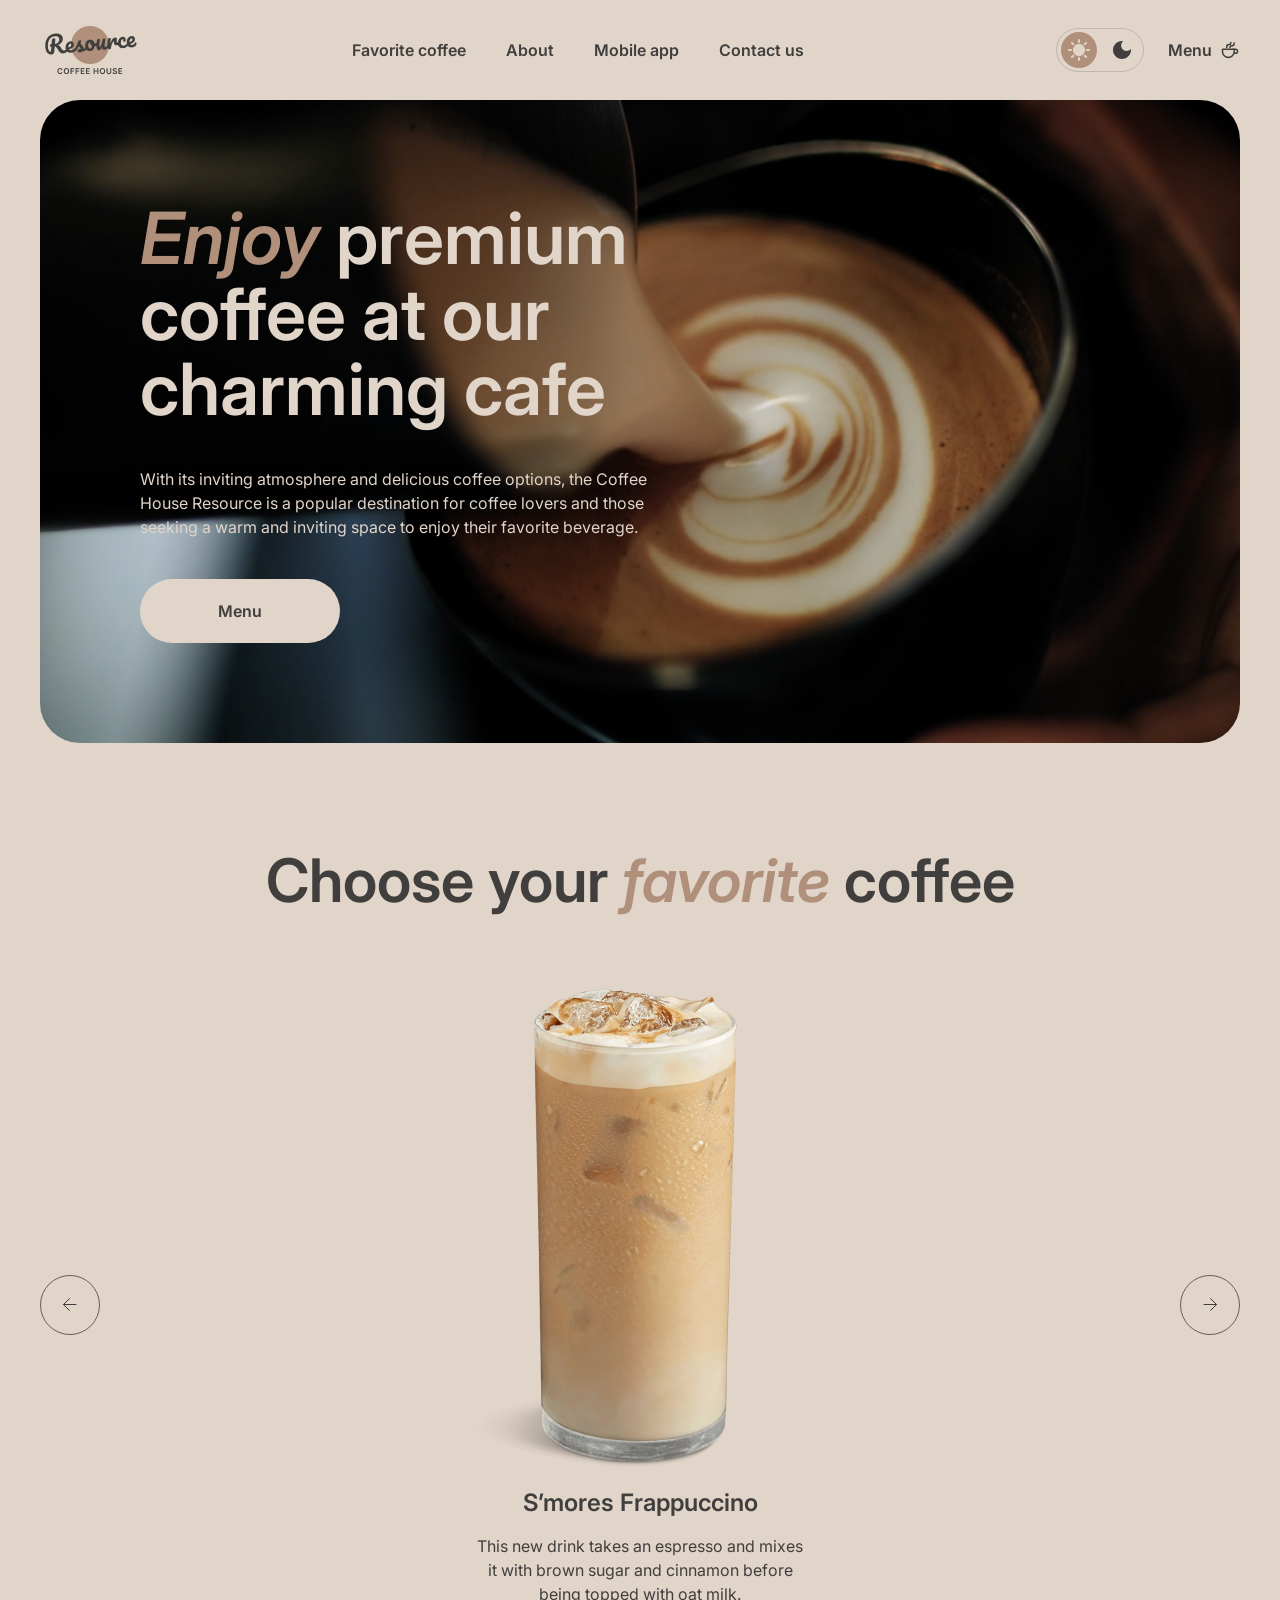
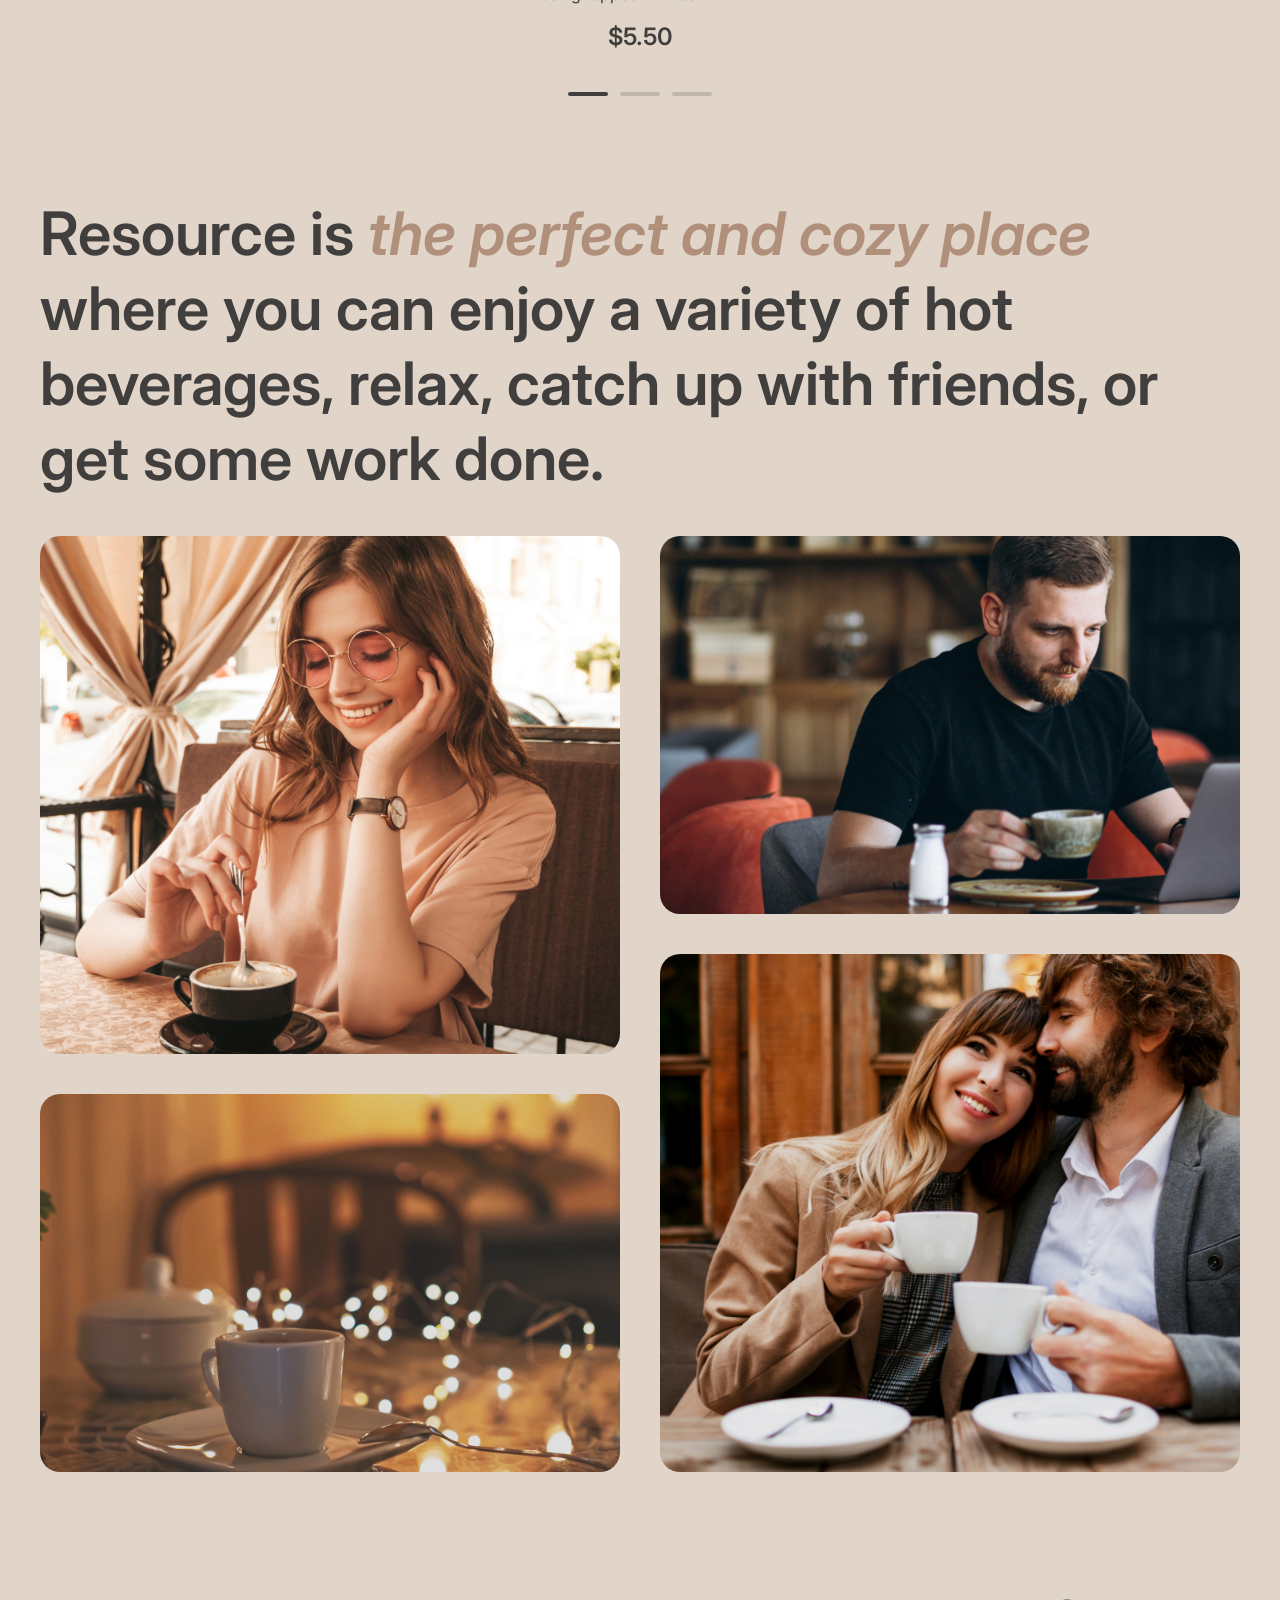
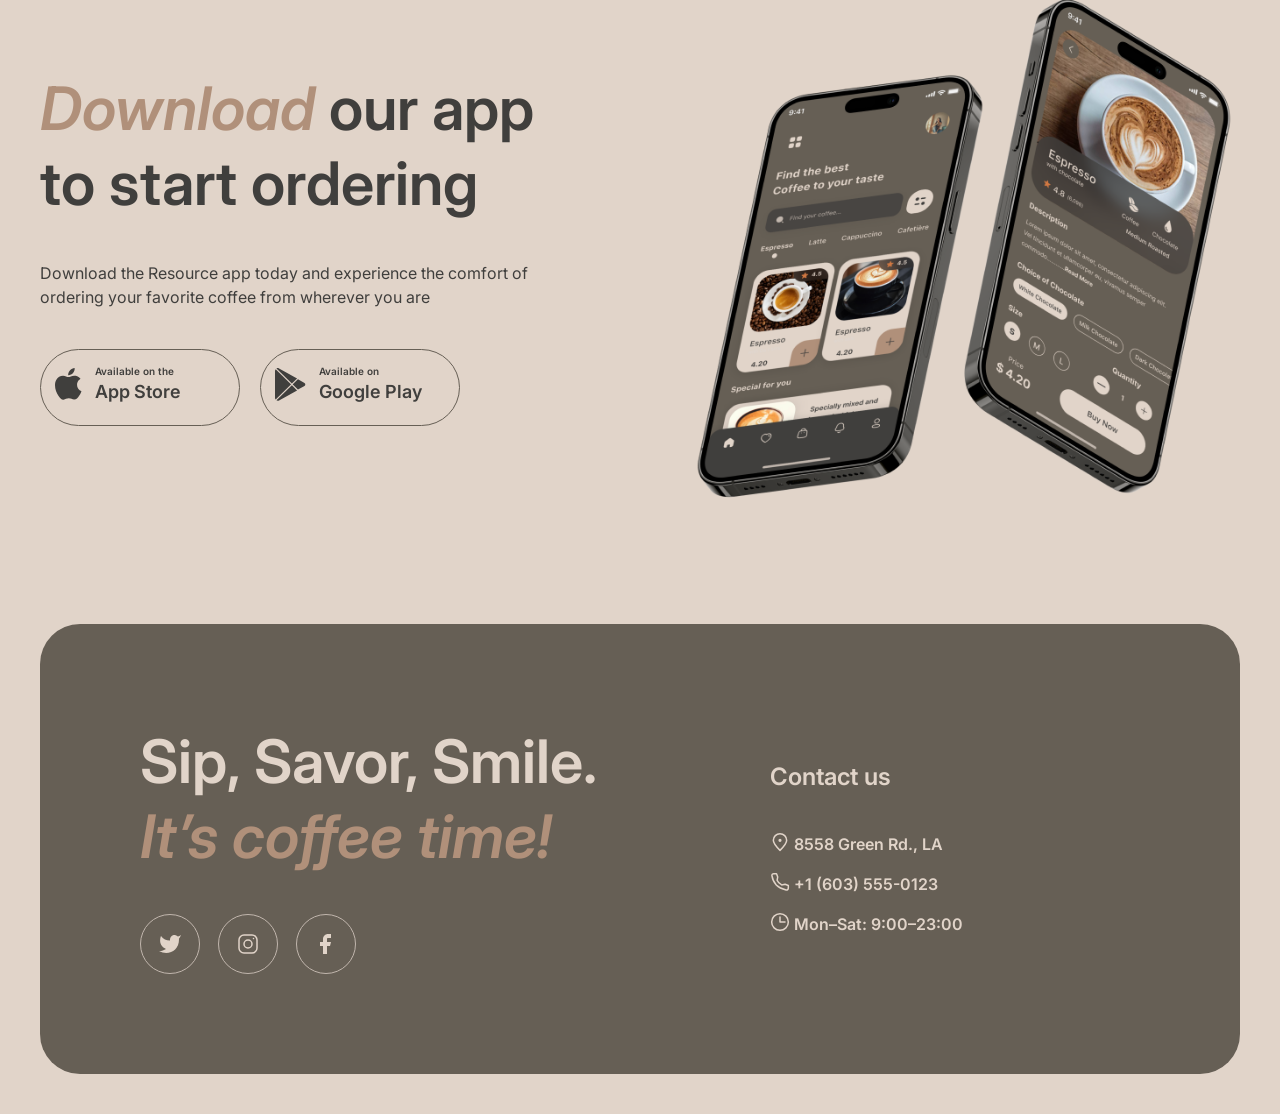
==== commit bb9f46e2: "feat: add toggle theme" ====
--- a/index.html
+++ b/index.html
@@ -12,7 +12,8 @@
       <header class="header">
         <div class="header__container">
           <a href="#" class="header__logo">
-            <img src="./img/logo.png" alt="logo" class="header__logo-img" />
+            <img class="header__logo-img" src="./img/logo.png" alt="logo" />
+            <img class="header__logo-img-dark" src="./img/logo-dark.png" alt="logo dark" />
           </a>
           <nav class="header__menu menu-header">
             <ul class="menu-header__list">
@@ -27,6 +28,41 @@
               </li>
               <li class="menu-header__item">
                 <a href="#" class="menu-header__link">Contact us</a>
+              </li>
+              <li class="menu-header__item">
+                <a href="#" class="actions-header__menu"
+                  >Menu
+                  <svg width="20" height="20" viewBox="0 0 20 20" fill="none" xmlns="http://www.w3.org/2000/svg">
+                    <path
+                      d="M14.167 9.76667V11.6667C14.167 14.8883 11.5553 17.5 8.33366 17.5C5.112 17.5 2.50033 14.8883 2.50033 11.6667V9.76667C2.50033 9.4353 2.76896 9.16667 3.10033 9.16667H13.567C13.8984 9.16667 14.167 9.4353 14.167 9.76667Z"
+                      stroke="#403F3D"
+                      stroke-width="1.5"
+                      stroke-linecap="round"
+                      stroke-linejoin="round"
+                    />
+                    <path
+                      d="M10.0003 7.50008C10.0003 6.66675 10.5956 5.83341 11.786 5.83341C13.101 5.83341 14.167 4.76743 14.167 3.45246V2.91675"
+                      stroke="#403F3D"
+                      stroke-width="1.5"
+                      stroke-linecap="round"
+                      stroke-linejoin="round"
+                    />
+                    <path
+                      d="M6.66634 7.5V7.08333C6.66634 5.70262 7.78563 4.58333 9.16634 4.58333C10.0868 4.58333 10.833 3.83714 10.833 2.91667V2.5"
+                      stroke="#403F3D"
+                      stroke-width="1.5"
+                      stroke-linecap="round"
+                      stroke-linejoin="round"
+                    />
+                    <path
+                      d="M13.333 9.16675H15.4163C16.5669 9.16675 17.4997 10.0995 17.4997 11.2501C17.4997 12.4007 16.5669 13.3334 15.4163 13.3334H14.1663"
+                      stroke="#403F3D"
+                      stroke-width="1.5"
+                      stroke-linecap="round"
+                      stroke-linejoin="round"
+                    />
+                  </svg>
+                </a>
               </li>
             </ul>
           </nav>
@@ -315,5 +351,6 @@
         </div>
       </footer>
     </div>
+    <script src="./js/script.js"></script>
   </body>
 </html>
--- a/css/style.css
+++ b/css/style.css
@@ -29,7 +29,8 @@
   --border-primary: #c1b6ad;
   --border-inverse: #665f55;
 }
-:root .dark-theme {
+
+.dark-theme {
   --text-primary: #e1d4c9;
   --text-inverse: #e1d4c9;
   --text-accent: #b0907a;
@@ -39,6 +40,15 @@
   --border-primary: #665f55;
   --border-inverse: #c1b6ad;
 }
+.dark-theme .header__logo-img {
+  display: none;
+}
+.dark-theme .header__logo-img-dark {
+  display: block;
+}
+.dark-theme .actions-header__theme::before {
+  left: 2.9rem;
+}
 
 .heading-1 {
   font-size: 4.5rem;
@@ -140,8 +150,11 @@
   position: relative;
   z-index: 101;
 }
-.header__logo-img {
+.header__logo-img, .header__logo-img-dark {
   max-width: 100%;
+}
+.header__logo-img-dark {
+  display: none;
 }
 .header__menu {
   flex: 1 1 auto;
@@ -154,7 +167,7 @@
     width: 100%;
     height: 100%;
     top: 0;
-    left: 0;
+    left: -100%;
     overflow: auto;
     display: flex;
     flex-direction: column;
@@ -178,16 +191,25 @@
 @media (width <= 768px) {
   .menu-header__list {
     flex: 1 1 auto;
-    align-items: flex-end;
+    align-items: center;
     flex-direction: column;
-    row-gap: 0.125rem;
-    row-gap: 1.25rem;
-    font-size: 1.75rem;
+    line-height: 1.25;
+    row-gap: 3.75rem;
+    font-size: 2rem;
   }
 }
 @media (width < 866px) {
   .menu-header__list {
     column-gap: 1.75rem;
+  }
+}
+.menu-header__item .actions-header__menu {
+  display: none;
+}
+@media (width <= 768px) {
+  .menu-header__item .actions-header__menu {
+    display: block;
+    margin-top: 2.5rem;
   }
 }
 .menu-header__link {
@@ -241,7 +263,7 @@
   top: 50%;
   left: 0.25rem;
   transform: translateY(-50%);
-  transition: transform 0.3s ease;
+  transition: all 0.3s ease;
 }
 .actions-header__icon {
   display: flex;
@@ -262,6 +284,11 @@
   font-weight: 600;
   position: relative;
   color: var(--text-primary);
+}
+@media (width <= 768px) {
+  .actions-header__menu {
+    display: none;
+  }
 }
 .actions-header__menu::before {
   content: "";
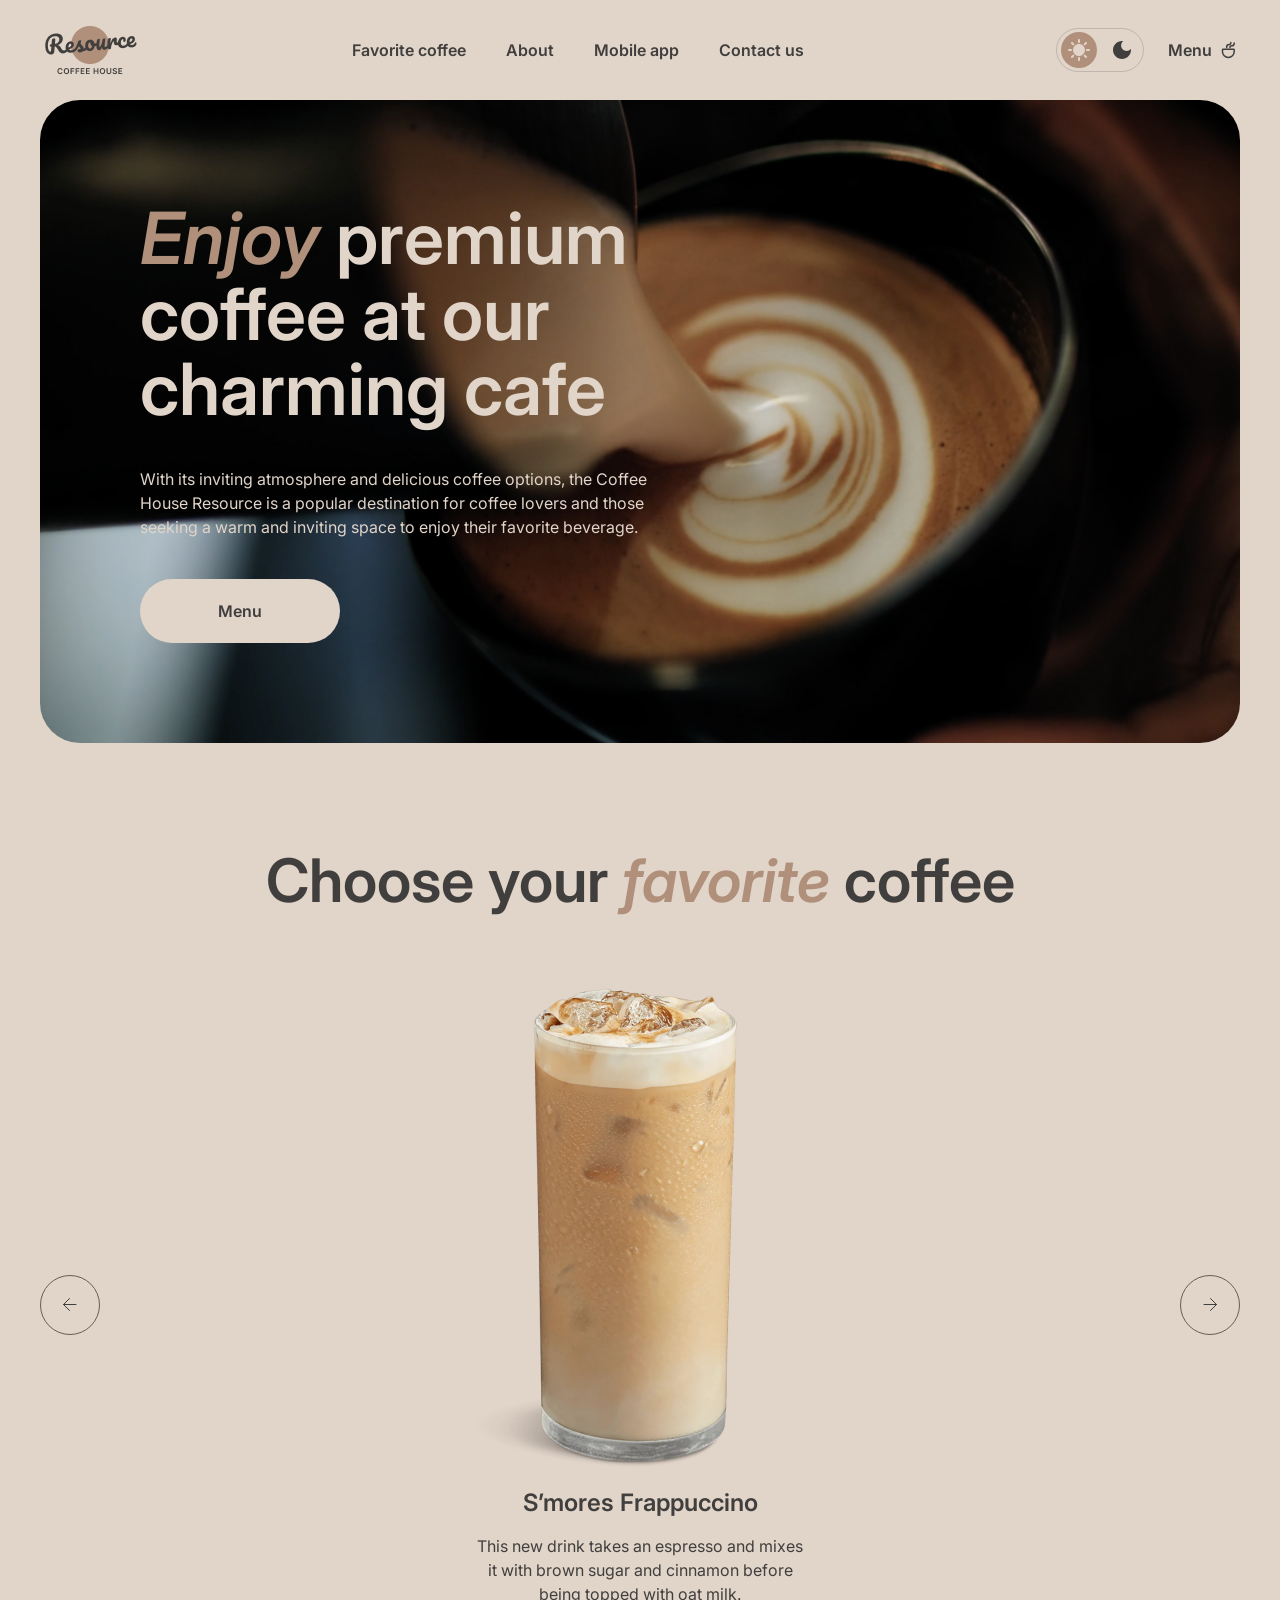
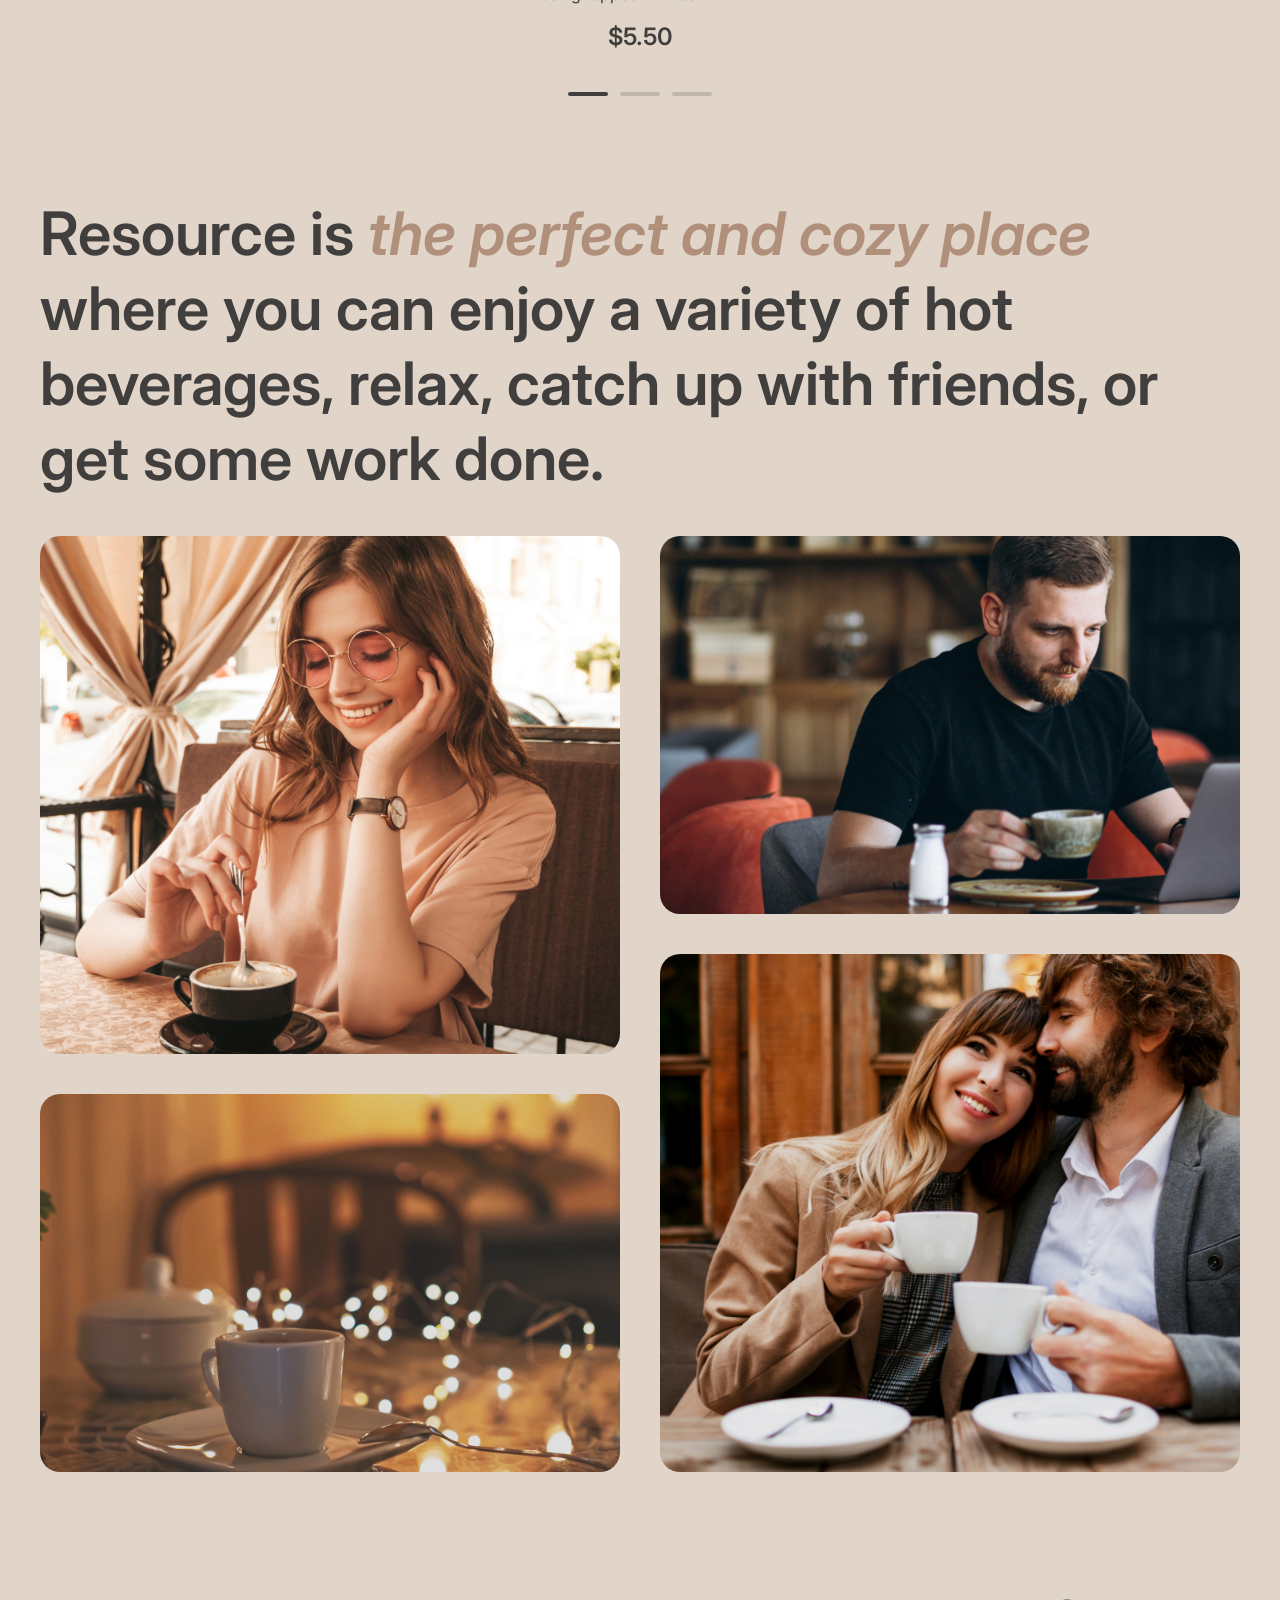
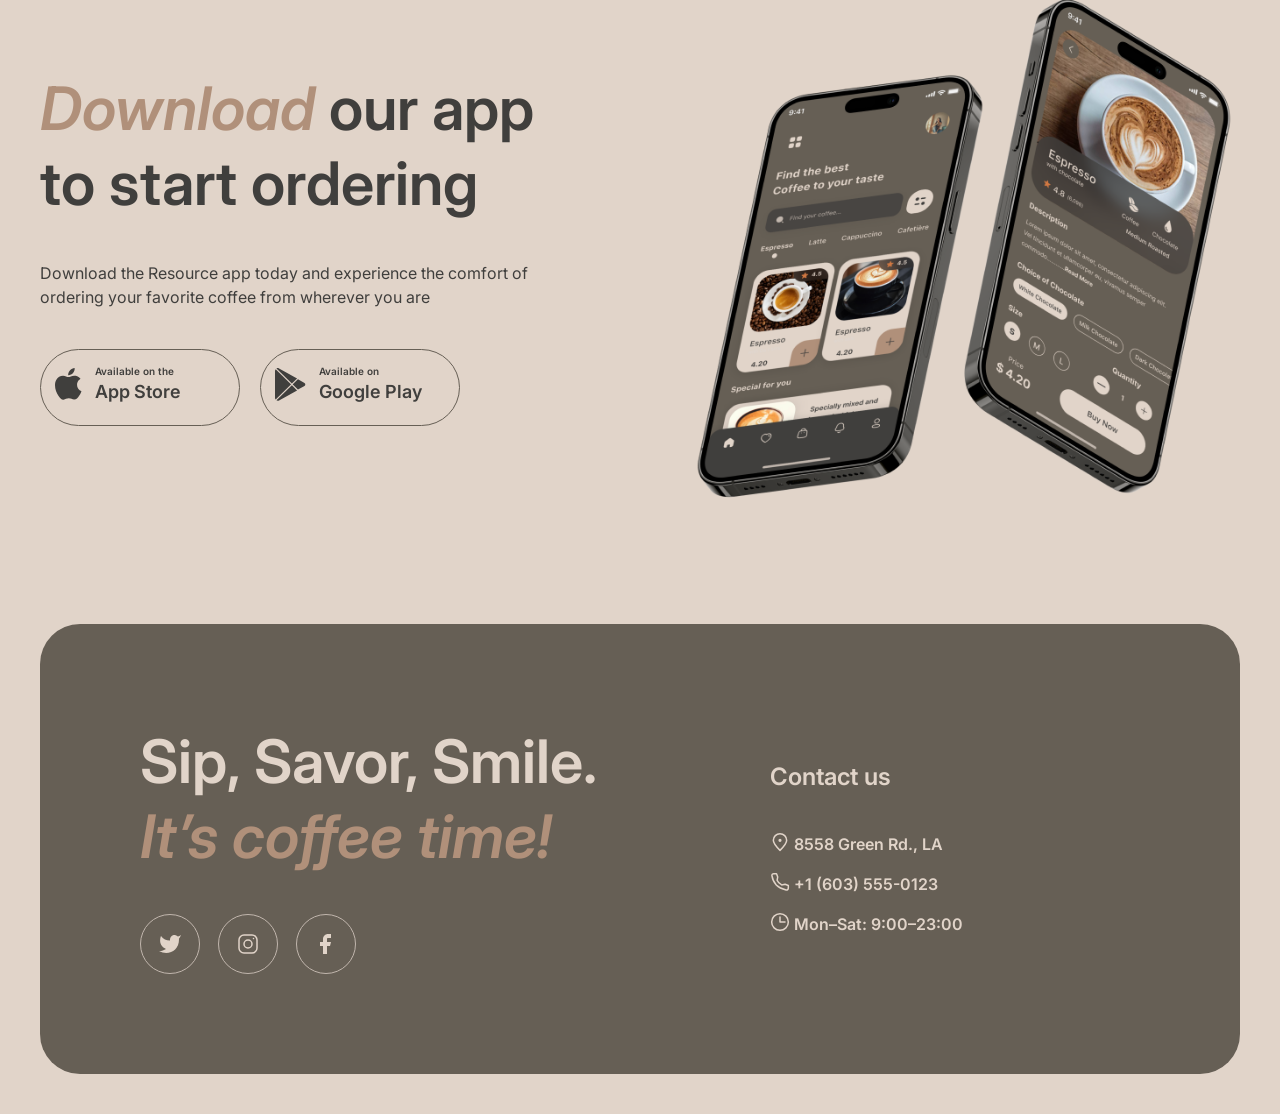
==== commit 08b18e0e: "fix: change svg color" ====
--- a/index.html
+++ b/index.html
@@ -90,28 +90,28 @@
               <svg width="20" height="20" viewBox="0 0 20 20" fill="none" xmlns="http://www.w3.org/2000/svg">
                 <path
                   d="M14.167 9.76667V11.6667C14.167 14.8883 11.5553 17.5 8.33366 17.5C5.112 17.5 2.50033 14.8883 2.50033 11.6667V9.76667C2.50033 9.4353 2.76896 9.16667 3.10033 9.16667H13.567C13.8984 9.16667 14.167 9.4353 14.167 9.76667Z"
-                  stroke="#403F3D"
+                  stroke="currentColor"
                   stroke-width="1.5"
                   stroke-linecap="round"
                   stroke-linejoin="round"
                 />
                 <path
                   d="M10.0003 7.50008C10.0003 6.66675 10.5956 5.83341 11.786 5.83341C13.101 5.83341 14.167 4.76743 14.167 3.45246V2.91675"
-                  stroke="#403F3D"
+                  stroke="currentColor"
                   stroke-width="1.5"
                   stroke-linecap="round"
                   stroke-linejoin="round"
                 />
                 <path
                   d="M6.66634 7.5V7.08333C6.66634 5.70262 7.78563 4.58333 9.16634 4.58333C10.0868 4.58333 10.833 3.83714 10.833 2.91667V2.5"
-                  stroke="#403F3D"
+                  stroke="currentColor"
                   stroke-width="1.5"
                   stroke-linecap="round"
                   stroke-linejoin="round"
                 />
                 <path
                   d="M13.333 9.16675H15.4163C16.5669 9.16675 17.4997 10.0995 17.4997 11.2501C17.4997 12.4007 16.5669 13.3334 15.4163 13.3334H14.1663"
-                  stroke="#403F3D"
+                  stroke="#currentColor"
                   stroke-width="1.5"
                   stroke-linecap="round"
                   stroke-linejoin="round"
@@ -138,28 +138,28 @@
                     <svg width="20" height="20" viewBox="0 0 20 20" fill="none" xmlns="http://www.w3.org/2000/svg">
                       <path
                         d="M14.167 9.76667V11.6667C14.167 14.8883 11.5553 17.5 8.33366 17.5C5.112 17.5 2.50033 14.8883 2.50033 11.6667V9.76667C2.50033 9.4353 2.76896 9.16667 3.10033 9.16667H13.567C13.8984 9.16667 14.167 9.4353 14.167 9.76667Z"
-                        stroke="#403F3D"
+                        stroke="currentColor"
                         stroke-width="1.5"
                         stroke-linecap="round"
                         stroke-linejoin="round"
                       />
                       <path
                         d="M10.0003 7.50008C10.0003 6.66675 10.5956 5.83341 11.786 5.83341C13.101 5.83341 14.167 4.76743 14.167 3.45246V2.91675"
-                        stroke="#403F3D"
+                        stroke="currentColor"
                         stroke-width="1.5"
                         stroke-linecap="round"
                         stroke-linejoin="round"
                       />
                       <path
                         d="M6.66634 7.5V7.08333C6.66634 5.70262 7.78563 4.58333 9.16634 4.58333C10.0868 4.58333 10.833 3.83714 10.833 2.91667V2.5"
-                        stroke="#403F3D"
+                        stroke="currentColor"
                         stroke-width="1.5"
                         stroke-linecap="round"
                         stroke-linejoin="round"
                       />
                       <path
                         d="M13.333 9.16675H15.4163C16.5669 9.16675 17.4997 10.0995 17.4997 11.2501C17.4997 12.4007 16.5669 13.3334 15.4163 13.3334H14.1663"
-                        stroke="#403F3D"
+                        stroke="currentColor"
                         stroke-width="1.5"
                         stroke-linecap="round"
                         stroke-linejoin="round"
--- a/css/style.css
+++ b/css/style.css
@@ -48,6 +48,10 @@
 }
 .dark-theme .actions-header__theme::before {
   left: 2.9rem;
+}
+.dark-theme .actions-header__theme::after {
+  left: 0.25rem;
+  right: auto;
 }
 
 .heading-1 {
@@ -265,6 +269,22 @@
   transform: translateY(-50%);
   transition: all 0.3s ease;
 }
+.actions-header__theme::after {
+  content: "";
+  position: absolute;
+  width: 2.25rem;
+  height: 2.25rem;
+  border-radius: 50%;
+  background-color: var(--border-primary);
+  top: 50%;
+  right: 0.25rem;
+  transform: translateY(-50%);
+  transition: all 0.3s ease;
+  opacity: 0;
+}
+.actions-header__theme:hover::after {
+  opacity: 1;
+}
 .actions-header__icon {
   display: flex;
   align-items: center;
